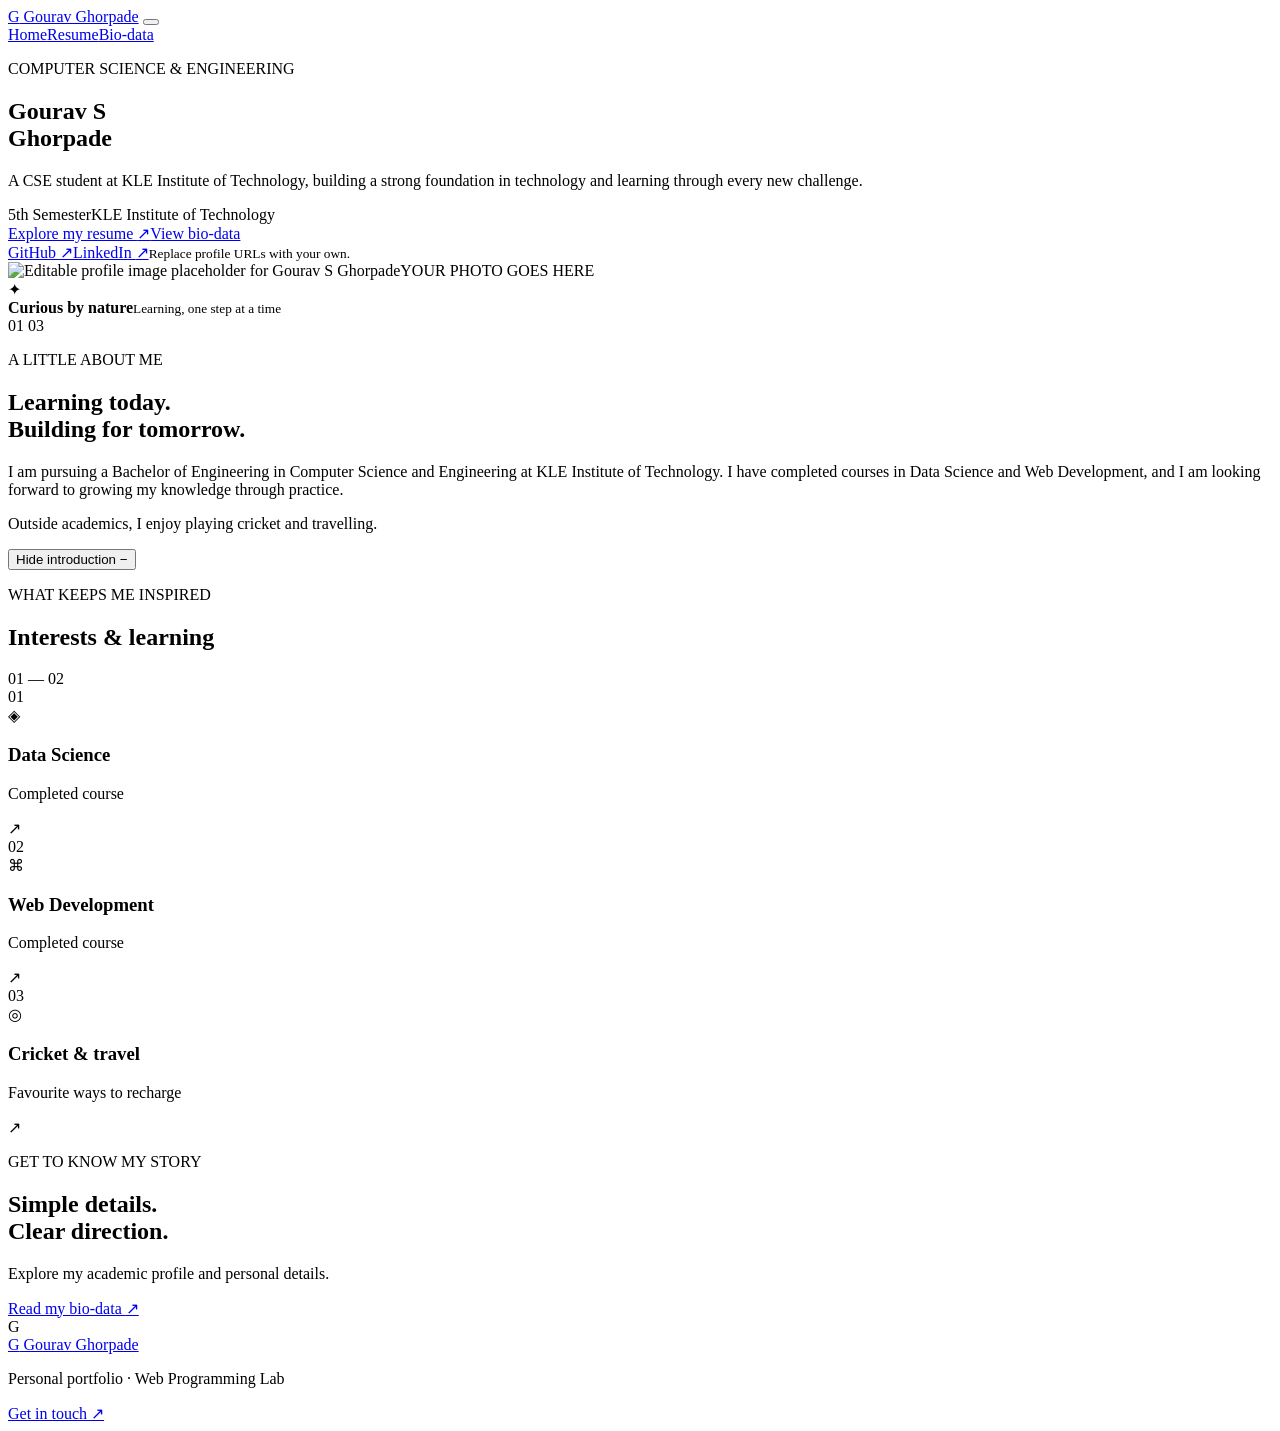
==== index.html @ d88e47b3 "Add files via upload" ====
<!DOCTYPE html>
<html lang="en">
<head>
  <meta charset="UTF-8"><meta name="viewport" content="width=device-width, initial-scale=1">
  <meta name="description" content="Portfolio of Gourav S Ghorpade, a Computer Science and Engineering student at KLE Institute of Technology.">
  <title>Gourav S Ghorpade | Portfolio</title>
  <link rel="preconnect" href="https://fonts.googleapis.com"><link rel="preconnect" href="https://fonts.gstatic.com" crossorigin>
  <link href="https://fonts.googleapis.com/css2?family=DM+Sans:wght@400;500;600;700&family=Manrope:wght@500;600;700;800&display=swap" rel="stylesheet">
  <link rel="stylesheet" href="css/style.css">
</head>
<body>
  <header class="site-header"><nav class="nav wrap" aria-label="Main navigation"><a class="brand" href="index.html"><span class="brand-mark">G</span> Gourav Ghorpade</a>
    <button class="menu-toggle" aria-expanded="false" aria-controls="nav-links" aria-label="Toggle navigation"><span></span><span></span><span></span></button>
    <div class="nav-links" id="nav-links"><a class="active" href="index.html">Home</a><a href="resume.html">Resume</a><a href="biodata.html">Bio-data</a></div>
  </nav></header>
  <main>
    <section class="hero wrap"><div class="hero-copy reveal"><p class="eyebrow"><span class="status-dot"></span> COMPUTER SCIENCE &amp; ENGINEERING</p><h1>Gourav S<br><span>Ghorpade</span></h1><p class="hero-lead">A CSE student at KLE Institute of Technology, building a strong foundation in technology and learning through every new challenge.</p><div class="hero-meta"><span>5th Semester</span><span>KLE Institute of Technology</span></div><div class="button-row"><a class="button button-primary" href="resume.html">Explore my resume <span aria-hidden="true">↗</span></a><a class="button button-outline" href="biodata.html">View bio-data</a></div><div class="social-links"><a href="https://github.com/your-username" target="_blank" rel="noopener noreferrer">GitHub <span>↗</span></a><a href="https://www.linkedin.com/in/your-profile/" target="_blank" rel="noopener noreferrer">LinkedIn <span>↗</span></a><small>Replace profile URLs with your own.</small></div></div>
      <div class="hero-visual reveal"><div class="portrait-frame"><img src="images/profile-placeholder.svg" alt="Editable profile image placeholder for Gourav S Ghorpade"><span class="portrait-caption">YOUR PHOTO GOES HERE</span></div><div class="floating-note"><span class="note-icon">✦</span><div><strong>Curious by nature</strong><small>Learning, one step at a time</small></div></div><div class="visual-index">01 <span></span> 03</div></div></section>
    <section class="intro-section"><div class="wrap intro-grid"><div><p class="eyebrow">A LITTLE ABOUT ME</p><h2>Learning today.<br><span>Building for tomorrow.</span></h2></div><div class="intro-content"><div id="intro-copy"><p class="body-large">I am pursuing a Bachelor of Engineering in Computer Science and Engineering at KLE Institute of Technology. I have completed courses in Data Science and Web Development, and I am looking forward to growing my knowledge through practice.</p><p class="muted">Outside academics, I enjoy playing cricket and travelling.</p></div><button class="text-button" id="intro-toggle" aria-expanded="true">Hide introduction <span>−</span></button></div></div></section>
    <section class="focus-section wrap"><div class="section-heading"><div><p class="eyebrow">WHAT KEEPS ME INSPIRED</p><h2>Interests &amp; learning</h2></div><span class="section-count">01 — 02</span></div><div class="interest-grid"><article class="interest-card reveal"><div class="interest-number">01</div><div class="interest-icon">◈</div><h3>Data Science</h3><p>Completed course</p><span class="card-arrow">↗</span></article><article class="interest-card reveal"><div class="interest-number">02</div><div class="interest-icon">⌘</div><h3>Web Development</h3><p>Completed course</p><span class="card-arrow">↗</span></article><article class="interest-card interest-card-dark reveal"><div class="interest-number">03</div><div class="interest-icon">◎</div><h3>Cricket &amp; travel</h3><p>Favourite ways to recharge</p><span class="card-arrow">↗</span></article></div></section>
    <section class="cta-section wrap"><div class="cta-panel"><div><p class="eyebrow">GET TO KNOW MY STORY</p><h2>Simple details.<br><span>Clear direction.</span></h2></div><div class="cta-actions"><p>Explore my academic profile and personal details.</p><a class="button button-light" href="biodata.html">Read my bio-data <span>↗</span></a></div><div class="cta-orbit" aria-hidden="true">G</div></div></section>
  </main>
  <footer class="site-footer"><div class="wrap footer-inner"><a class="brand" href="index.html"><span class="brand-mark">G</span> Gourav Ghorpade</a><p>Personal portfolio · Web Programming Lab</p><a href="mailto:gouravghorpade17@gmail.com">Get in touch ↗</a></div></footer>
  <script src="https://code.jquery.com/jquery-3.7.1.min.js" integrity="sha256-/JqT3SQfawRcv/BIHPThkBvs0OEvtFFmqPF/lYI/Cxo=" crossorigin="anonymous"></script><script src="js/script.js"></script>
</body></html>
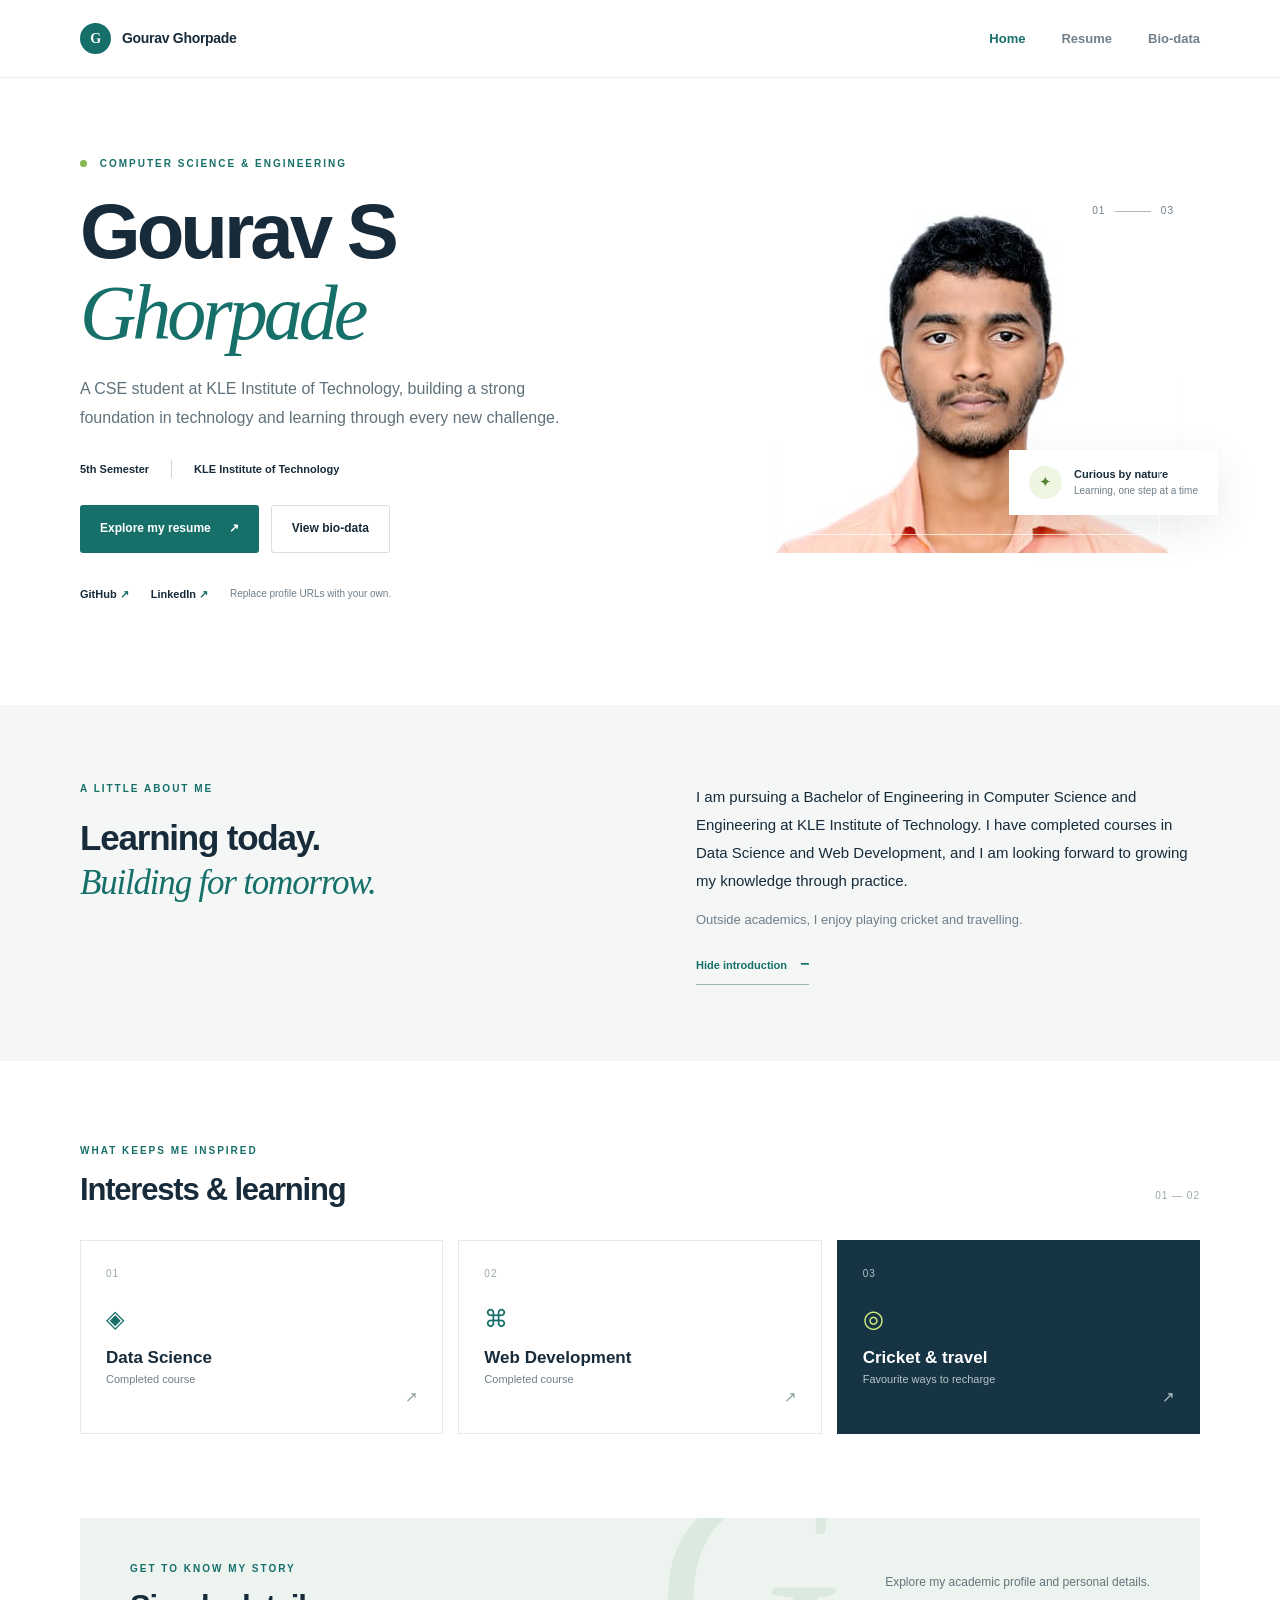
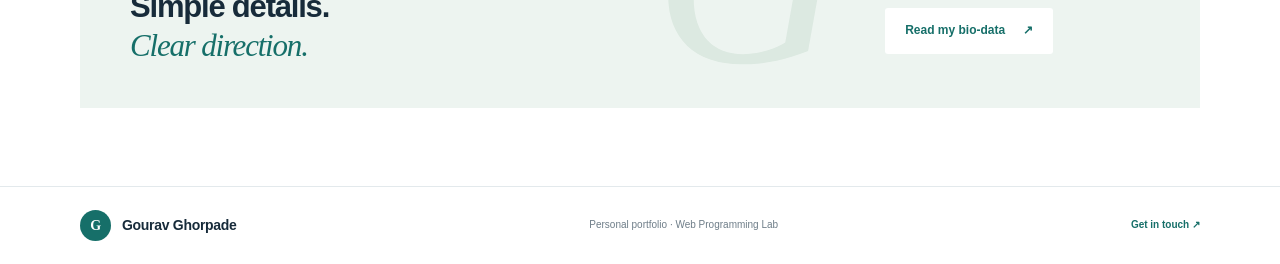
==== commit 0d6e8114: "Add Gourav's profile photo" ====
--- a/index.html
+++ b/index.html
@@ -1,25 +1,25 @@
-<!DOCTYPE html>
-<html lang="en">
-<head>
-  <meta charset="UTF-8"><meta name="viewport" content="width=device-width, initial-scale=1">
-  <meta name="description" content="Portfolio of Gourav S Ghorpade, a Computer Science and Engineering student at KLE Institute of Technology.">
-  <title>Gourav S Ghorpade | Portfolio</title>
-  <link rel="preconnect" href="https://fonts.googleapis.com"><link rel="preconnect" href="https://fonts.gstatic.com" crossorigin>
-  <link href="https://fonts.googleapis.com/css2?family=DM+Sans:wght@400;500;600;700&family=Manrope:wght@500;600;700;800&display=swap" rel="stylesheet">
-  <link rel="stylesheet" href="css/style.css">
-</head>
-<body>
-  <header class="site-header"><nav class="nav wrap" aria-label="Main navigation"><a class="brand" href="index.html"><span class="brand-mark">G</span> Gourav Ghorpade</a>
-    <button class="menu-toggle" aria-expanded="false" aria-controls="nav-links" aria-label="Toggle navigation"><span></span><span></span><span></span></button>
-    <div class="nav-links" id="nav-links"><a class="active" href="index.html">Home</a><a href="resume.html">Resume</a><a href="biodata.html">Bio-data</a></div>
-  </nav></header>
-  <main>
-    <section class="hero wrap"><div class="hero-copy reveal"><p class="eyebrow"><span class="status-dot"></span> COMPUTER SCIENCE &amp; ENGINEERING</p><h1>Gourav S<br><span>Ghorpade</span></h1><p class="hero-lead">A CSE student at KLE Institute of Technology, building a strong foundation in technology and learning through every new challenge.</p><div class="hero-meta"><span>5th Semester</span><span>KLE Institute of Technology</span></div><div class="button-row"><a class="button button-primary" href="resume.html">Explore my resume <span aria-hidden="true">↗</span></a><a class="button button-outline" href="biodata.html">View bio-data</a></div><div class="social-links"><a href="https://github.com/your-username" target="_blank" rel="noopener noreferrer">GitHub <span>↗</span></a><a href="https://www.linkedin.com/in/your-profile/" target="_blank" rel="noopener noreferrer">LinkedIn <span>↗</span></a><small>Replace profile URLs with your own.</small></div></div>
-      <div class="hero-visual reveal"><div class="portrait-frame"><img src="images/profile-placeholder.svg" alt="Editable profile image placeholder for Gourav S Ghorpade"><span class="portrait-caption">YOUR PHOTO GOES HERE</span></div><div class="floating-note"><span class="note-icon">✦</span><div><strong>Curious by nature</strong><small>Learning, one step at a time</small></div></div><div class="visual-index">01 <span></span> 03</div></div></section>
-    <section class="intro-section"><div class="wrap intro-grid"><div><p class="eyebrow">A LITTLE ABOUT ME</p><h2>Learning today.<br><span>Building for tomorrow.</span></h2></div><div class="intro-content"><div id="intro-copy"><p class="body-large">I am pursuing a Bachelor of Engineering in Computer Science and Engineering at KLE Institute of Technology. I have completed courses in Data Science and Web Development, and I am looking forward to growing my knowledge through practice.</p><p class="muted">Outside academics, I enjoy playing cricket and travelling.</p></div><button class="text-button" id="intro-toggle" aria-expanded="true">Hide introduction <span>−</span></button></div></div></section>
-    <section class="focus-section wrap"><div class="section-heading"><div><p class="eyebrow">WHAT KEEPS ME INSPIRED</p><h2>Interests &amp; learning</h2></div><span class="section-count">01 — 02</span></div><div class="interest-grid"><article class="interest-card reveal"><div class="interest-number">01</div><div class="interest-icon">◈</div><h3>Data Science</h3><p>Completed course</p><span class="card-arrow">↗</span></article><article class="interest-card reveal"><div class="interest-number">02</div><div class="interest-icon">⌘</div><h3>Web Development</h3><p>Completed course</p><span class="card-arrow">↗</span></article><article class="interest-card interest-card-dark reveal"><div class="interest-number">03</div><div class="interest-icon">◎</div><h3>Cricket &amp; travel</h3><p>Favourite ways to recharge</p><span class="card-arrow">↗</span></article></div></section>
-    <section class="cta-section wrap"><div class="cta-panel"><div><p class="eyebrow">GET TO KNOW MY STORY</p><h2>Simple details.<br><span>Clear direction.</span></h2></div><div class="cta-actions"><p>Explore my academic profile and personal details.</p><a class="button button-light" href="biodata.html">Read my bio-data <span>↗</span></a></div><div class="cta-orbit" aria-hidden="true">G</div></div></section>
-  </main>
-  <footer class="site-footer"><div class="wrap footer-inner"><a class="brand" href="index.html"><span class="brand-mark">G</span> Gourav Ghorpade</a><p>Personal portfolio · Web Programming Lab</p><a href="mailto:gouravghorpade17@gmail.com">Get in touch ↗</a></div></footer>
-  <script src="https://code.jquery.com/jquery-3.7.1.min.js" integrity="sha256-/JqT3SQfawRcv/BIHPThkBvs0OEvtFFmqPF/lYI/Cxo=" crossorigin="anonymous"></script><script src="js/script.js"></script>
+<!DOCTYPE html>
+<html lang="en">
+<head>
+  <meta charset="UTF-8"><meta name="viewport" content="width=device-width, initial-scale=1">
+  <meta name="description" content="Portfolio of Gourav S Ghorpade, a Computer Science and Engineering student at KLE Institute of Technology.">
+  <title>Gourav S Ghorpade | Portfolio</title>
+  <link rel="preconnect" href="https://fonts.googleapis.com"><link rel="preconnect" href="https://fonts.gstatic.com" crossorigin>
+  <link href="https://fonts.googleapis.com/css2?family=DM+Sans:wght@400;500;600;700&family=Manrope:wght@500;600;700;800&display=swap" rel="stylesheet">
+  <link rel="stylesheet" href="css/style.css">
+</head>
+<body>
+  <header class="site-header"><nav class="nav wrap" aria-label="Main navigation"><a class="brand" href="index.html"><span class="brand-mark">G</span> Gourav Ghorpade</a>
+    <button class="menu-toggle" aria-expanded="false" aria-controls="nav-links" aria-label="Toggle navigation"><span></span><span></span><span></span></button>
+    <div class="nav-links" id="nav-links"><a class="active" href="index.html">Home</a><a href="resume.html">Resume</a><a href="biodata.html">Bio-data</a></div>
+  </nav></header>
+  <main>
+    <section class="hero wrap"><div class="hero-copy reveal"><p class="eyebrow"><span class="status-dot"></span> COMPUTER SCIENCE &amp; ENGINEERING</p><h1>Gourav S<br><span>Ghorpade</span></h1><p class="hero-lead">A CSE student at KLE Institute of Technology, building a strong foundation in technology and learning through every new challenge.</p><div class="hero-meta"><span>5th Semester</span><span>KLE Institute of Technology</span></div><div class="button-row"><a class="button button-primary" href="resume.html">Explore my resume <span aria-hidden="true">↗</span></a><a class="button button-outline" href="biodata.html">View bio-data</a></div><div class="social-links"><a href="https://github.com/your-username" target="_blank" rel="noopener noreferrer">GitHub <span>↗</span></a><a href="https://www.linkedin.com/in/your-profile/" target="_blank" rel="noopener noreferrer">LinkedIn <span>↗</span></a><small>Replace profile URLs with your own.</small></div></div>
+      <div class="hero-visual reveal"><div class="portrait-frame"><img src="images/gourav-ghorpade.jpg" alt="Portrait of Gourav S Ghorpade" loading="eager"></div><div class="floating-note"><span class="note-icon">✦</span><div><strong>Curious by nature</strong><small>Learning, one step at a time</small></div></div><div class="visual-index">01 <span></span> 03</div></div></section>
+    <section class="intro-section"><div class="wrap intro-grid"><div><p class="eyebrow">A LITTLE ABOUT ME</p><h2>Learning today.<br><span>Building for tomorrow.</span></h2></div><div class="intro-content"><div id="intro-copy"><p class="body-large">I am pursuing a Bachelor of Engineering in Computer Science and Engineering at KLE Institute of Technology. I have completed courses in Data Science and Web Development, and I am looking forward to growing my knowledge through practice.</p><p class="muted">Outside academics, I enjoy playing cricket and travelling.</p></div><button class="text-button" id="intro-toggle" aria-expanded="true">Hide introduction <span>−</span></button></div></div></section>
+    <section class="focus-section wrap"><div class="section-heading"><div><p class="eyebrow">WHAT KEEPS ME INSPIRED</p><h2>Interests &amp; learning</h2></div><span class="section-count">01 — 02</span></div><div class="interest-grid"><article class="interest-card reveal"><div class="interest-number">01</div><div class="interest-icon">◈</div><h3>Data Science</h3><p>Completed course</p><span class="card-arrow">↗</span></article><article class="interest-card reveal"><div class="interest-number">02</div><div class="interest-icon">⌘</div><h3>Web Development</h3><p>Completed course</p><span class="card-arrow">↗</span></article><article class="interest-card interest-card-dark reveal"><div class="interest-number">03</div><div class="interest-icon">◎</div><h3>Cricket &amp; travel</h3><p>Favourite ways to recharge</p><span class="card-arrow">↗</span></article></div></section>
+    <section class="cta-section wrap"><div class="cta-panel"><div><p class="eyebrow">GET TO KNOW MY STORY</p><h2>Simple details.<br><span>Clear direction.</span></h2></div><div class="cta-actions"><p>Explore my academic profile and personal details.</p><a class="button button-light" href="biodata.html">Read my bio-data <span>↗</span></a></div><div class="cta-orbit" aria-hidden="true">G</div></div></section>
+  </main>
+  <footer class="site-footer"><div class="wrap footer-inner"><a class="brand" href="index.html"><span class="brand-mark">G</span> Gourav Ghorpade</a><p>Personal portfolio · Web Programming Lab</p><a href="mailto:gouravghorpade17@gmail.com">Get in touch ↗</a></div></footer>
+  <script src="https://code.jquery.com/jquery-3.7.1.min.js" integrity="sha256-/JqT3SQfawRcv/BIHPThkBvs0OEvtFFmqPF/lYI/Cxo=" crossorigin="anonymous"></script><script src="js/script.js"></script>
 </body></html>
--- a/css/style.css
+++ b/css/style.css
@@ -0,0 +1,28 @@
+:root{--ink:#172b3a;--muted:#6e7d88;--line:#e3e9ec;--paper:#fff;--wash:#f4f7f6;--teal:#166f69;--teal-dark:#10534f;--lime:#d3ed80;--navy:#173444;--serif:Georgia,'Times New Roman',serif;--sans:'DM Sans',Arial,sans-serif;--display:Manrope,'DM Sans',sans-serif}*{box-sizing:border-box}html{scroll-behavior:smooth}body{margin:0;background:var(--paper);color:var(--ink);font-family:var(--sans);font-size:15px;line-height:1.65}a{color:inherit;text-decoration:none}button{font:inherit}.wrap{width:min(1120px,calc(100% - 48px));margin-inline:auto}.site-header{height:78px;border-bottom:1px solid rgba(23,52,68,.08);background:#fff;position:relative;z-index:5}.nav{height:100%;display:flex;align-items:center;justify-content:space-between}.brand{display:inline-flex;align-items:center;gap:11px;font-family:var(--display);font-size:14px;font-weight:800;letter-spacing:-.3px}.brand-mark{width:31px;height:31px;border-radius:50%;display:grid;place-items:center;background:var(--teal);color:#fff;font:700 14px var(--serif)}.nav-links{display:flex;gap:36px;align-items:center}.nav-links a{font-size:13px;font-weight:600;color:#71808a;transition:color .2s}.nav-links a:hover,.nav-links a.active{color:var(--teal)}.menu-toggle{display:none;border:0;background:transparent;padding:8px}.menu-toggle span{width:22px;height:2px;background:var(--ink);display:block;margin:5px}.hero{display:grid;grid-template-columns:1.05fr .95fr;gap:8%;align-items:center;padding-top:78px;padding-bottom:102px;min-height:575px}.eyebrow{font-size:10px;letter-spacing:2px;font-weight:700;color:var(--teal);margin:0 0 18px}.status-dot{display:inline-block;width:7px;height:7px;border-radius:50%;background:#83b74f;margin-right:8px}.hero h1,.document-top h1{font:800 clamp(48px,6.3vw,78px)/1.04 var(--display);letter-spacing:-4px;margin:0 0 22px}.hero h1 span,.document-top h1 span{font-family:var(--serif);font-weight:400;font-style:italic;color:var(--teal)}.hero-lead{font-size:16px;color:#60717b;max-width:480px;line-height:1.8}.hero-meta{display:flex;gap:22px;margin:28px 0 27px}.hero-meta span{font-size:11px;font-weight:700;color:var(--ink)}.hero-meta span+span{border-left:1px solid #cdd7d9;padding-left:22px}.button-row{display:flex;gap:12px;flex-wrap:wrap}.button{border:0;border-radius:3px;display:inline-flex;align-items:center;justify-content:center;gap:18px;padding:13px 20px;font-size:12px;font-weight:700;cursor:pointer;transition:transform .2s,background .2s,color .2s}.button:hover{transform:translateY(-2px)}.button-primary{color:#fff;background:var(--teal)}.button-primary:hover{background:var(--teal-dark)}.button-outline{border:1px solid #d7e0e1;color:var(--ink)}.button-outline:hover{border-color:var(--teal);color:var(--teal)}.social-links{display:flex;gap:22px;align-items:center;margin-top:32px}.social-links a{font-size:11px;font-weight:700}.social-links a span{color:var(--teal)}.social-links small{font-size:10px;color:var(--muted)}.hero-visual{position:relative;max-width:425px;margin-left:auto;width:100%;padding:0 22px 24px 0}.portrait-frame{height:370px;background:#e8efec;position:relative;overflow:hidden}.portrait-frame:before{content:'';position:absolute;inset:18px;border:1px solid rgba(255,255,255,.7);z-index:1;pointer-events:none}.portrait-frame img{width:100%;height:100%;object-fit:cover;object-position:center top;display:block}.portrait-caption{position:absolute;bottom:30px;left:35px;color:#536d6a;font-size:9px;letter-spacing:2px;font-weight:700}.floating-note{position:absolute;right:-18px;bottom:62px;display:flex;gap:12px;align-items:center;background:#fff;padding:15px 20px;box-shadow:0 12px 40px #17344418}.note-icon{width:33px;height:33px;border-radius:50%;display:grid;place-items:center;background:#eef6e2;color:#568237}.floating-note strong,.floating-note small{display:block}.floating-note strong{font-size:11px}.floating-note small{font-size:10px;color:var(--muted)}.visual-index{position:absolute;right:26px;top:20px;font-size:10px;letter-spacing:1px;color:var(--muted)}.visual-index span{display:inline-block;width:36px;height:1px;background:#a8b9b5;vertical-align:middle;margin:0 6px}.intro-section{background:var(--wash);padding:76px 0}.intro-grid{display:grid;grid-template-columns:1fr 1fr;gap:10%;align-items:start}.intro-grid h2,.section-heading h2,.cta-panel h2{font:700 35px/1.25 var(--display);letter-spacing:-1.2px;margin:0}.intro-grid h2 span,.cta-panel h2 span{font-family:var(--serif);font-weight:400;font-style:italic;color:var(--teal)}.body-large{font-size:15px;line-height:1.85;margin:2px 0 15px}.muted{color:var(--muted)}.intro-content .muted{font-size:13px}.text-button{padding:7px 0;background:none;border:0;border-bottom:1px solid #9ab6b1;color:var(--teal);font-size:11px;font-weight:700;cursor:pointer}.text-button span{margin-left:10px;font-size:16px}.focus-section{padding-top:82px;padding-bottom:84px}.section-heading{display:flex;justify-content:space-between;align-items:end;margin-bottom:31px}.section-heading .eyebrow{margin-bottom:11px}.section-heading h2{font-size:31px}.section-count{font-size:10px;letter-spacing:1px;color:#9aa8ac;padding-bottom:5px}.interest-grid{display:grid;grid-template-columns:repeat(3,1fr);gap:15px}.interest-card{position:relative;border:1px solid var(--line);padding:25px 25px 28px;min-height:194px;transition:transform .2s,box-shadow .2s}.interest-card:hover{transform:translateY(-4px);box-shadow:0 12px 30px #1734440d}.interest-number{font-size:10px;letter-spacing:1px;color:#9aa8ac}.interest-icon{font-size:24px;color:var(--teal);margin:16px 0 9px}.interest-card h3{font:700 17px var(--display);margin:0 0 2px}.interest-card p{font-size:11px;color:var(--muted);margin:0}.card-arrow{position:absolute;right:24px;bottom:24px;color:#8ea19f}.interest-card-dark{background:var(--navy);border-color:var(--navy);color:#fff}.interest-card-dark .interest-number,.interest-card-dark p,.interest-card-dark .card-arrow{color:#b4c3c7}.interest-card-dark .interest-icon{color:var(--lime)}.cta-section{padding-bottom:78px}.cta-panel{position:relative;overflow:hidden;background:#edf4f0;padding:43px 50px;display:flex;align-items:center;justify-content:space-between}.cta-panel .eyebrow{margin-bottom:10px}.cta-panel h2{font-size:31px}.cta-actions{z-index:1}.cta-actions p{font-size:12px;color:#62747b;margin:0 0 15px}.button-light{background:#fff;color:var(--teal)}.cta-orbit{position:absolute;right:32%;top:-74px;font:italic 260px var(--serif);color:#dce9e1;line-height:1}.site-footer{border-top:1px solid var(--line);padding:20px 0}.footer-inner{display:flex;align-items:center;justify-content:space-between}.footer-inner p,.footer-inner>a:last-child{font-size:10px;color:var(--muted)}.footer-inner>a:last-child{color:var(--teal);font-weight:700}.document-page{padding-top:57px;padding-bottom:75px}.document-top{display:flex;align-items:center;justify-content:space-between;margin-bottom:29px}.document-top .eyebrow{margin-bottom:8px}.document-top h1{font-size:48px;letter-spacing:-2px;margin-bottom:8px}.document-top .muted{margin:0;font-size:13px}.resume-sheet{background:#fff;border:1px solid var(--line);padding:44px 52px;box-shadow:0 15px 50px #163c4c0a}.resume-heading{display:flex;justify-content:space-between;align-items:end;padding-bottom:25px;border-bottom:2px solid var(--teal)}.resume-heading .eyebrow{margin-bottom:8px}.resume-heading h2,.biodata-title h2{font:800 30px var(--display);letter-spacing:-1px;margin:0}.resume-heading p:not(.eyebrow),.biodata-title p:not(.eyebrow){font-size:12px;color:var(--muted);margin:4px 0 0}.contact-card{display:grid;gap:4px;text-align:right;font-size:11px}.contact-card a{color:var(--teal);font-weight:600}.contact-card span{color:var(--muted)}.resume-section{padding:23px 0;border-bottom:1px solid var(--line)}.resume-section:last-child{border-bottom:0;padding-bottom:0}.resume-section h3{font:700 14px var(--display);margin:0 0 16px;display:flex;align-items:center;gap:13px}.resume-section h3 span{color:var(--teal);font:700 10px var(--sans);letter-spacing:1px}.detail-grid{display:grid;grid-template-columns:repeat(3,1fr);gap:17px 24px}.detail-grid small{font-size:9px;letter-spacing:.7px;text-transform:uppercase;color:#89979b}.detail-grid p{font-size:12px;font-weight:600;margin:3px 0 0}.detail-grid a{color:var(--teal)}.resume-copy{font-size:12px;color:#52636c;max-width:850px;margin:0;line-height:1.8}.table-wrap{overflow-x:auto}table{width:100%;border-collapse:collapse;font-size:11px;text-align:left}th{font-size:9px;color:#73838a;text-transform:uppercase;letter-spacing:.7px;background:#f4f7f6}td,th{padding:11px 13px;border-bottom:1px solid var(--line)}td:first-child{font-weight:700}tbody tr:last-child td{border-bottom:0}.placeholder-note{font-size:11px;color:#66777d;background:#f5f8f7;padding:11px 14px;margin:0;border-left:2px solid #a8c8ba}.placeholder-note strong{color:var(--teal-dark)}.tag-list{list-style:none;margin:0;padding:0;display:flex;gap:8px;flex-wrap:wrap}.tag-list li{padding:6px 12px;border-radius:2px;background:#eff5f1;font-size:10px;color:#375d56;font-weight:600}.doc-stamp{border:1px solid #bed0ca;color:#55776e;text-align:center;padding:10px 15px;font-size:9px;letter-spacing:1.5px;line-height:1.5}.biodata-page{max-width:950px}.biodata-sheet{padding:43px 56px}.biodata-title{display:flex;align-items:center;gap:20px;padding-bottom:26px;border-bottom:2px solid var(--teal)}.monogram{height:65px;width:65px;background:#eaf2ee;color:var(--teal);display:grid;place-items:center;font:700 18px var(--display);letter-spacing:1px}.biodata-title .eyebrow{margin-bottom:4px}.bio-list{display:grid;grid-template-columns:1fr 1fr;margin:0}.bio-list>div{display:grid;grid-template-columns:145px 1fr;gap:10px;padding:11px 0;border-bottom:1px solid #edf0f0}.bio-list dt{color:#7c898e;font-size:10px}.bio-list dd{margin:0;font-size:11px;font-weight:600}.bio-list dd a{color:var(--teal)}.declaration>p{font-size:12px;color:#596b72}.signature-grid{display:grid;grid-template-columns:1fr 1fr 1fr;gap:30px;margin-top:30px}.signature-grid div{border-top:1px solid #aab7b9;padding-top:7px}.signature-grid span,.signature-grid strong{display:block;font-size:10px}.signature-grid span{color:#879598}.signature-grid strong{margin-top:18px;font-weight:500;color:var(--ink)}.reveal{opacity:1;transform:none;transition:opacity .65s ease,transform .65s ease}.reveal.is-pending{opacity:0;transform:translateY(14px)}.reveal.is-visible{opacity:1;transform:translateY(0)}
+@media(max-width:760px){.wrap{width:min(100% - 36px,560px)}.site-header{height:68px}.menu-toggle{display:block;cursor:pointer}.nav-links{display:none;position:absolute;top:67px;left:0;right:0;background:#fff;padding:13px 24px 20px;border-bottom:1px solid var(--line);box-shadow:0 12px 22px #17344412;flex-direction:column;gap:0;align-items:stretch}.nav-links.is-open{display:flex}.nav-links a{padding:12px 0;border-bottom:1px solid #f0f2f2}.nav-links a:last-child{border-bottom:0}.hero{grid-template-columns:1fr;gap:42px;padding-top:55px;padding-bottom:65px}.hero h1{font-size:60px}.hero-visual{max-width:430px;margin:0 auto}.portrait-frame{height:330px}.floating-note{right:-7px}.intro-section{padding:55px 0}.intro-grid{grid-template-columns:1fr;gap:23px}.intro-grid h2{font-size:30px}.focus-section{padding-top:57px;padding-bottom:58px}.interest-grid{grid-template-columns:1fr}.interest-card{min-height:163px}.cta-section{padding-bottom:55px}.cta-panel{padding:32px 25px;display:block}.cta-actions{margin-top:23px}.cta-orbit{right:8%;font-size:200px}.footer-inner{gap:11px;flex-wrap:wrap}.footer-inner p{order:3;width:100%;margin:0}.document-page{padding-top:38px}.document-top h1{font-size:40px}.resume-sheet,.biodata-sheet{padding:27px 22px}.resume-heading{align-items:flex-start;flex-direction:column;gap:15px}.contact-card{text-align:left}.detail-grid{grid-template-columns:1fr 1fr}.bio-list{grid-template-columns:1fr}.biodata-title h2{font-size:24px}.doc-stamp{font-size:8px;padding:8px}.signature-grid{gap:14px}}
+@media(max-width:420px){.hero h1{font-size:52px;letter-spacing:-3px}.hero-meta{gap:12px}.hero-meta span+span{padding-left:12px}.social-links{gap:14px;flex-wrap:wrap}.social-links small{width:100%}.document-top{align-items:flex-end}.document-top .button{padding:10px;font-size:10px;gap:8px}.document-top h1{font-size:34px}.doc-stamp{display:none}.detail-grid{grid-template-columns:1fr}.bio-list>div{grid-template-columns:112px 1fr}.signature-grid{grid-template-columns:1fr 1fr}.signature-grid .signature{grid-column:1/-1}}
+@media(prefers-reduced-motion:reduce){html{scroll-behavior:auto}*,*::before,*::after{animation-duration:.01ms!important;transition-duration:.01ms!important}}
+@media print {
+  @page { size: A4; margin: 15mm; }
+  html, body { width: auto; min-width: 0; margin: 0; padding: 0; background: #fff !important; color: #111 !important; }
+  body { font: 10pt/1.45 Arial, sans-serif; }
+  .site-header, .site-footer, .no-print, .document-top, .button, .menu-toggle { display: none !important; }
+  .wrap, .document-page { width: 100%; max-width: none; margin: 0; padding: 0; overflow: visible; }
+  .resume-sheet { border: 0; box-shadow: none; padding: 0; background: #fff; }
+  .resume-heading { padding-bottom: 10px; border-color: #222; break-inside: avoid; page-break-inside: avoid; }
+  .resume-heading h2 { font-size: 19pt; }
+  .resume-section { padding: 10px 0; border-color: #bbb; break-inside: avoid; page-break-inside: avoid; }
+  .resume-section h3 { margin-bottom: 8px; font-size: 11pt; }
+  .resume-section p, .resume-section small, .resume-section td, .resume-section th,
+  .resume-section a, .resume-section li, .contact-card { color: #111 !important; }
+  .detail-grid p, .resume-copy { font-size: 9pt; }
+  .detail-grid { gap: 8px 14px; }
+  .placeholder-note { background: #f6f6f6 !important; border-color: #777; font-size: 8.5pt; padding: 7px 10px; }
+  .table-wrap { overflow: visible; }
+  table { width: 100%; font-size: 8.5pt; }
+  thead { display: table-header-group; }
+  tr { break-inside: avoid; page-break-inside: avoid; }
+  th, td { padding: 6px 8px; border-color: #bbb; }
+  .tag-list li { background: #f3f3f3 !important; color: #111 !important; }
+  a { text-decoration: none; }
+}
